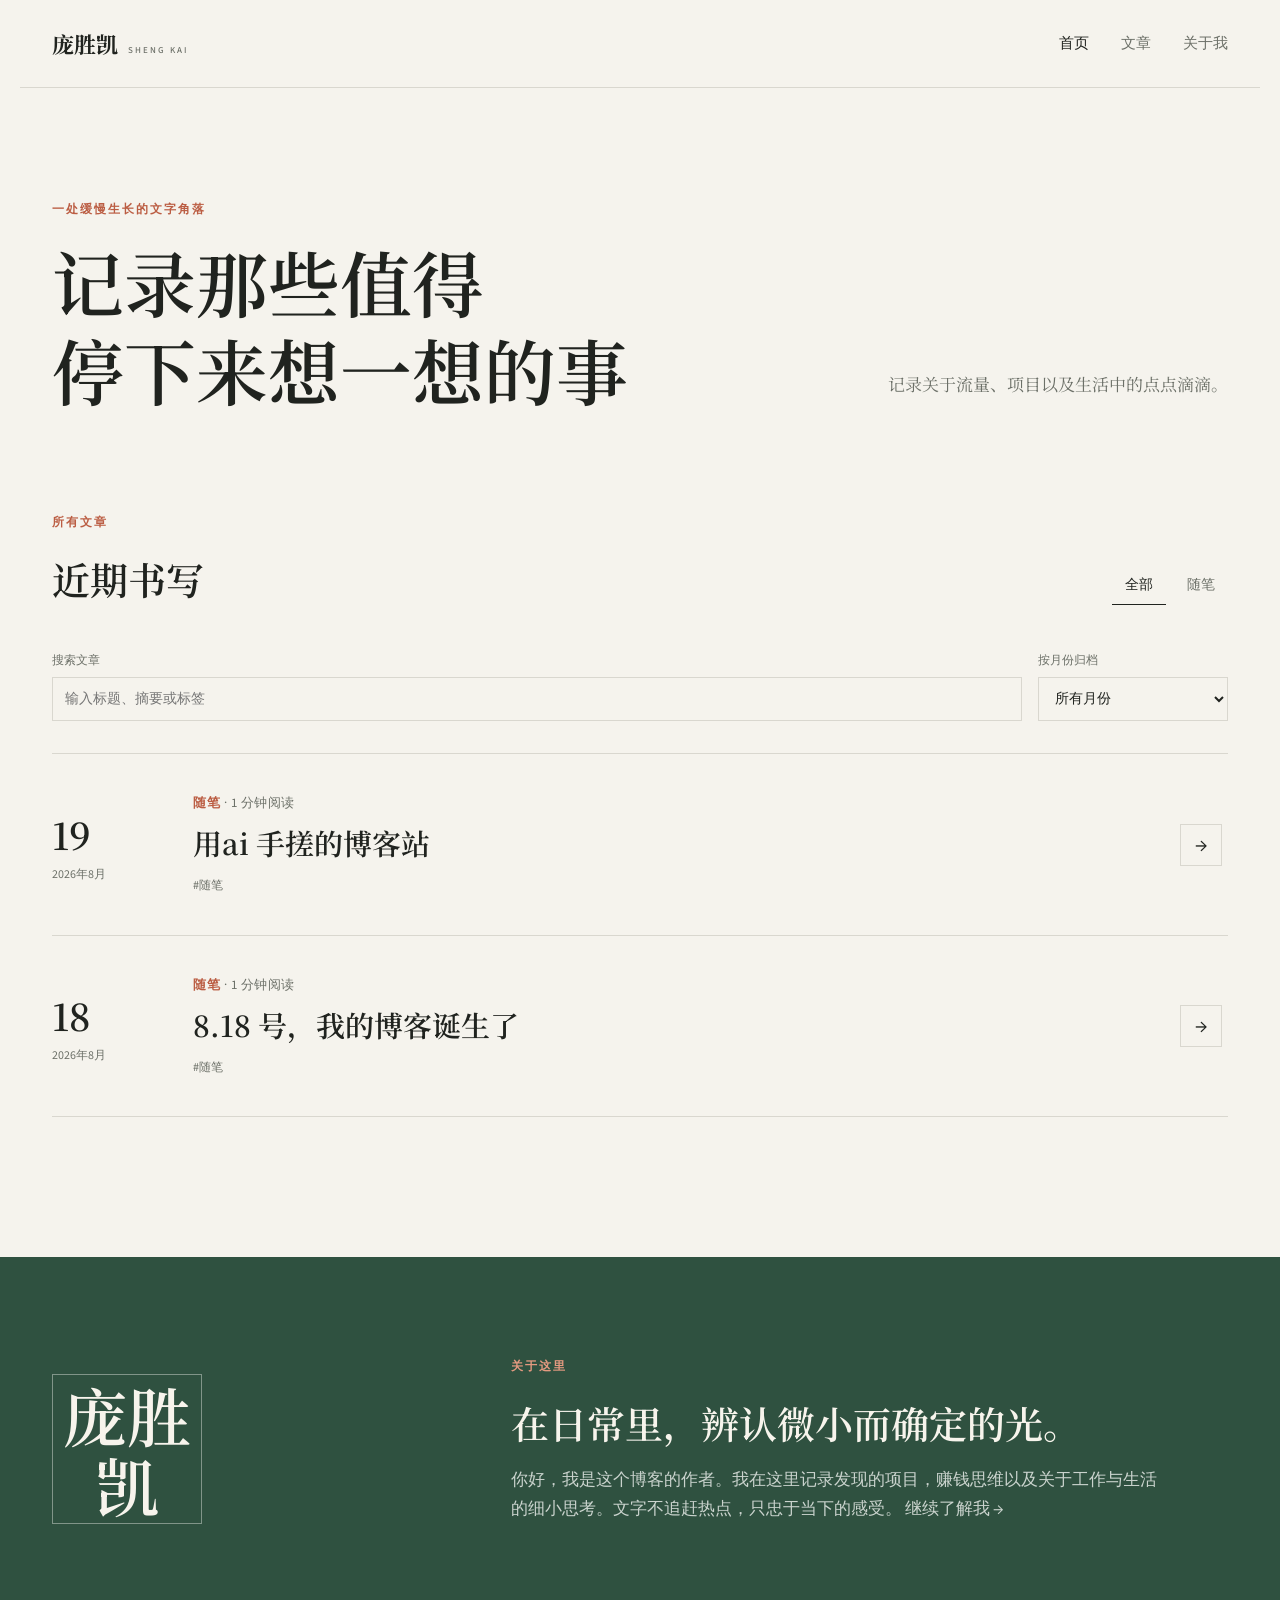
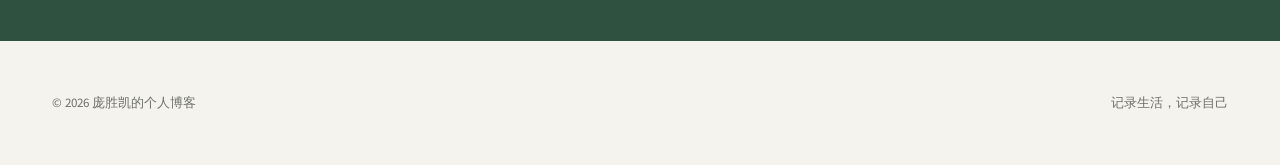
==== index.html @ b888f0d3 "Bust navigation cache and unify mobile alignment" ====
<!doctype html>
<html lang="zh-CN">
<head>
  <meta charset="UTF-8">
  <meta name="viewport" content="width=device-width, initial-scale=1.0">
  <meta name="description" content="庞胜凯的个人博客，记录关于流量、项目以及生活中的点点滴滴。">
  <meta name="author" content="庞胜凯">
  <meta name="robots" content="index,follow,max-image-preview:large">
  <meta property="og:type" content="website"><meta property="og:locale" content="zh_CN"><meta property="og:site_name" content="庞胜凯的个人博客">
  <meta property="og:title" content="庞胜凯 · 个人博客"><meta property="og:description" content="记录关于流量、项目以及生活中的点点滴滴。">
  <meta property="og:image" content="assets/images/walk.jpg"><meta name="twitter:card" content="summary_large_image">
  <meta name="theme-color" content="#f5f3ed">
  <title>庞胜凯 · 个人博客</title>
  <link rel="preconnect" href="https://fonts.googleapis.com">
  <link rel="preconnect" href="https://fonts.gstatic.com" crossorigin>
  <link href="https://fonts.googleapis.com/css2?family=Noto+Serif+SC:wght@500;600;700&family=Source+Sans+3:wght@400;500;600&display=swap" rel="stylesheet">
  <link rel="stylesheet" href="assets/styles.css?v=6">
  <link rel="stylesheet" href="assets/list.css">
  <link rel="stylesheet" href="assets/mobile.css?v=6">
  <link rel="alternate" type="application/rss+xml" title="庞胜凯的个人博客 RSS" href="feed.xml">
  <script src="assets/generated-posts.js" defer></script><script src="assets/posts.js?v=2" defer></script>
  <script src="assets/site-config.js?v=6" defer></script><script src="assets/settings.js?v=6" defer></script>
  <script src="assets/app.js?v=4" defer></script>
</head>
<body>
  <header class="site-header">
    <a class="brand" href="index.html" aria-label="庞胜凯的个人博客首页">庞胜凯<span>SHENG KAI</span></a>
    <nav aria-label="主导航">
      <a class="active" data-nav-home href="index.html">首页</a>
      <a data-nav-articles href="#articles">文章</a>
      <a data-nav-about href="about.html">关于我</a>
    </nav>
  </header>

  <main>
    <section class="intro">
      <p class="eyebrow">一处缓慢生长的文字角落</p>
      <h1>记录那些值得<br>停下来想一想的事</h1>
      <p class="intro-copy">关于生活、阅读与创造。每隔一阵子，写下一点真实的观察。</p>
    </section>

    <section class="featured" id="featured" aria-label="精选文章"></section>

    <section class="archive" id="articles">
      <div class="section-heading">
        <div>
          <p class="eyebrow">所有文章</p>
          <h2>近期书写</h2>
        </div>
        <div class="filters" id="filters" aria-label="文章分类"></div>
      </div>
      <div class="article-tools">
        <label><span>搜索文章</span><input id="article-search" type="search" placeholder="输入标题、摘要或标签" autocomplete="off"></label>
        <label><span>按月份归档</span><select id="archive-filter"></select></label>
      </div>
      <div class="article-grid" id="article-grid"></div>
      <p class="empty-state" id="empty-state" hidden>这个分类里还没有文章。</p>
    </section>

    <section class="about" id="about">
      <div class="about-mark">知<br>微</div>
      <div>
        <p class="eyebrow">关于这里</p>
        <h2>在日常里，辨认微小而确定的光。</h2>
        <p>你好，我是这个博客的作者。我在这里记录读过的书、走过的路，以及关于工作与生活的细小思考。文字不追赶热点，只忠于当下的感受。 <a class="about-more" href="about.html">继续了解我 →</a></p>
      </div>
    </section>
  </main>

  <section class="friend-links" data-friend-links hidden><div><p class="eyebrow" data-friend-links-title>友情链接</p><nav data-friend-links-list aria-label="友情链接"></nav></div></section>
  <footer>
    <p>© <span id="year"></span> 庞胜凯的个人博客</p>
    <p>愿每一次阅读，都有一点回响。</p>
  </footer>
  <script src="assets/friend-links-config.js?v=1"></script><script type="application/ld+json">{"@context":"https://schema.org","@type":"WebSite","name":"庞胜凯的个人博客","description":"记录关于流量、项目以及生活中的点点滴滴","inLanguage":"zh-CN"}</script>
</body>
</html>
---- assets/styles.css ----
:root {
  --paper: #f5f3ed;
  --ink: #20231f;
  --muted: #6c7068;
  --line: #d9d7cf;
  --green: #2e5944;
  --coral: #bb5d43;
  --white: #fff;
  --serif: "Noto Serif SC", serif;
  --sans: "Source Sans 3", "PingFang SC", sans-serif;
}
* {
  box-sizing: border-box;
}
html {
  scroll-behavior: smooth;
}
body {
  margin: 0;
  background: var(--paper);
  color: var(--ink);
  font-family: var(--sans);
  font-size: 17px;
  line-height: 1.7;
}
a {
  color: inherit;
  text-decoration: none;
}
img {
  display: block;
  width: 100%;
  height: 100%;
  object-fit: cover;
}
.site-header {
  height: 88px;
  max-width: 1240px;
  margin: auto;
  padding: 0 32px;
  display: flex;
  align-items: center;
  justify-content: space-between;
  border-bottom: 1px solid var(--line);
}
.brand {
  font: 700 22px var(--serif);
  display: flex;
  align-items: baseline;
  gap: 10px;
}
.brand span {
  font: 500 9px var(--sans);
  letter-spacing: 2px;
  color: var(--muted);
}
nav {
  display: flex;
  align-items: center;
  gap: 32px;
  font-size: 15px;
}
nav a {
  color: var(--muted);
}
nav a:hover,
nav a.active {
  color: var(--ink);
}
.write-link {
  border-bottom: 1px solid var(--ink);
  padding-bottom: 2px;
}
.intro {
  max-width: 1240px;
  margin: auto;
  padding: 112px 32px 90px;
  display: grid;
  grid-template-columns: 1fr 1fr;
  align-items: end;
}
.eyebrow {
  text-transform: uppercase;
  color: var(--coral);
  font-size: 12px;
  font-weight: 600;
  letter-spacing: 2px;
  margin: 0 0 18px;
}
.intro .eyebrow {
  grid-column: 1/-1;
}
.intro h1 {
  font: 600 clamp(45px, 5.6vw, 78px) / 1.22 var(--serif);
  letter-spacing: 0;
  margin: 0;
}
.intro-copy {
  max-width: 400px;
  margin: 0 0 12px auto;
  color: var(--muted);
  font-family: var(--serif);
  line-height: 2;
}
.featured {
  max-width: 1240px;
  margin: 0 auto 140px;
  padding: 0 32px;
  display: grid;
  grid-template-columns: 1.5fr 1fr;
  gap: 0;
  align-items: center;
}
.featured-image {
  height: 540px;
  overflow: hidden;
}
.featured-copy {
  background: #e7e3da;
  padding: 62px 54px;
  margin-left: -48px;
  position: relative;
}
.post-meta {
  font-size: 13px;
  color: var(--muted);
  letter-spacing: 0.5px;
}
.post-meta span {
  color: var(--coral);
  font-weight: 600;
}
.featured h2 {
  font: 600 39px/1.35 var(--serif);
  margin: 16px 0;
}
.featured-copy > p:not(.post-meta),
.card-body > p {
  color: var(--muted);
}
.read-more {
  display: inline-flex;
  gap: 14px;
  margin-top: 18px;
  font-size: 14px;
  font-weight: 600;
  border-bottom: 1px solid var(--ink);
}
.archive {
  max-width: 1240px;
  margin: auto;
  padding: 0 32px 140px;
}
.section-heading {
  display: flex;
  justify-content: space-between;
  align-items: end;
  margin-bottom: 46px;
}
.section-heading h2,
.about h2 {
  font: 600 38px/1.4 var(--serif);
  margin: 0;
}
.filters {
  display: flex;
  gap: 8px;
  flex-wrap: wrap;
}
.filters button,
.format-bar button,
button {
  font: inherit;
  color: inherit;
  background: transparent;
  border: 0;
  cursor: pointer;
}
.filters button {
  padding: 6px 13px;
  color: var(--muted);
  font-size: 14px;
  border-bottom: 1px solid transparent;
}
.filters button.active {
  color: var(--ink);
  border-color: var(--ink);
}
.article-grid {
  display: grid;
  grid-template-columns: repeat(2, 1fr);
  gap: 58px 32px;
}
.card-image {
  height: 340px;
  overflow: hidden;
}
.card-image img,
.featured-image img {
  transition: transform 0.6s ease;
}
.card-image:hover img,
.featured-image:hover img {
  transform: scale(1.025);
}
.card-body {
  padding-top: 22px;
}
.card-body h3 {
  font: 600 27px/1.45 var(--serif);
  margin: 10px 0;
}
.card-body p {
  margin: 0;
}
.empty-state {
  text-align: center;
  color: var(--muted);
  padding: 80px;
}
.about {
  background: #2f5140;
  color: #f7f4ec;
  padding: 100px max(32px, calc((100vw - 1176px) / 2));
  display: grid;
  grid-template-columns: 1fr 2fr;
  gap: 100px;
  align-items: center;
}
.about-mark {
  font: 600 64px/1.1 var(--serif);
  width: 150px;
  height: 150px;
  border: 1px solid #819589;
  display: grid;
  place-content: center;
  text-align: center;
}
.about .eyebrow {
  color: #e49a80;
}
.about h2 {
  max-width: 680px;
}
.about p:last-child {
  max-width: 660px;
  color: #cad3cd;
}
footer {
  max-width: 1240px;
  margin: auto;
  padding: 38px 32px;
  display: flex;
  justify-content: space-between;
  color: var(--muted);
  font-size: 13px;
}
.reading-progress {
  position: fixed;
  z-index: 20;
  top: 0;
  left: 0;
  height: 3px;
  background: var(--coral);
  width: 0;
}
.article-hero {
  max-width: 900px;
  margin: 0 auto;
  padding: 72px 32px 36px;
  text-align: center;
}
.article-hero h1 {
  font: 600 clamp(42px, 6vw, 68px) / 1.3 var(--serif);
  letter-spacing: 0;
  margin: 0 0 18px;
}
.article-hero > p {
  max-width: 600px;
  margin: 0 auto;
  color: var(--muted);
  font-family: var(--serif);
}
.article-cover {
  max-width: 1180px;
  height: min(64vw, 650px);
  margin: auto;
  padding: 0 32px;
}
.article-layout {
  max-width: 940px;
  margin: 38px auto 80px;
  display: grid;
  grid-template-columns: 100px 1fr;
  padding: 0 32px;
}
.article-layout aside {
  font-size: 11px;
  color: var(--muted);
  text-transform: uppercase;
  letter-spacing: 1px;
  display: flex;
  flex-direction: column;
  align-items: flex-start;
  gap: 10px;
  padding-top: 8px;
}
.article-layout aside button {
  width: 34px;
  height: 34px;
  border: 1px solid var(--line);
  font-size: 20px;
}
.prose {
  font: 500 18px/2 var(--serif);
  min-width: 0;
}
.prose .lead {
  font-size: 23px;
  line-height: 1.8;
  color: #42463f;
}
.prose h1 {
  font: 600 38px/1.4 var(--serif);
}
.prose h2 {
  font: 600 30px/1.5 var(--serif);
  margin: 2.2em 0 0.7em;
}
.prose h3 {
  font: 600 23px/1.5 var(--serif);
}
.prose p {
  margin: 1.35em 0;
}
.prose blockquote {
  margin: 2.3em 0;
  padding: 22px 30px;
  border-left: 3px solid var(--coral);
  background: #ebe8e0;
  font-size: 21px;
}
.prose figure {
  margin: 2.5em -70px;
}
.prose figure img {
  height: auto;
  max-height: 600px;
}
.prose figcaption {
  text-align: center;
  color: var(--muted);
  font: 13px var(--sans);
  margin-top: 10px;
}
.article-end {
  max-width: 740px;
  margin: 0 auto 100px;
  padding: 40px 32px;
  border-top: 1px solid var(--line);
  justify-content: space-between;
}
.article-end p {
  font-family: var(--serif);
}
.editor-page {
  height: 100vh;
  overflow: hidden;
}
.primary-button {
  background: var(--green);
  color: #fff !important;
  padding: 9px 18px;
  border: 0;
  font-size: 14px;
}
.editor-shell {
  height: calc(100vh - 88px);
  display: grid;
  grid-template-columns: 1fr 1fr;
}
.editor-fields,
.preview-pane {
  padding: 36px 6vw;
  overflow: auto;
}
.editor-fields {
  background: #ebe8e0;
}
.preview-pane {
  background: #faf9f6;
}
.editor-toolbar {
  display: flex;
  justify-content: space-between;
}
.editor-toolbar span {
  font-size: 12px;
  color: var(--muted);
}
input,
textarea {
  border: 0;
  border-bottom: 1px solid var(--line);
  background: transparent;
  color: var(--ink);
  font: inherit;
  border-radius: 0;
  outline: none;
}
.title-input {
  width: 100%;
  font: 600 38px/1.4 var(--serif);
  padding: 10px 0 22px;
}
.meta-fields {
  display: grid;
  grid-template-columns: 1fr 2fr;
  gap: 20px;
  margin: 20px 0;
}
.meta-fields input,
.cover-control input {
  width: 100%;
  padding: 10px 0;
}
.cover-control {
  display: block;
  font-size: 12px;
  color: var(--muted);
}
.format-bar {
  display: flex;
  gap: 4px;
  border-block: 1px solid var(--line);
  padding: 8px 0;
  margin-top: 24px;
}
.format-bar button {
  min-width: 36px;
  height: 34px;
}
.format-bar button:hover {
  background: #dedad0;
}
textarea {
  display: block;
  width: 100%;
  height: 55vh;
  resize: none;
  border: 0;
  padding: 24px 0;
  line-height: 1.8;
}
.preview-pane > .eyebrow {
  position: sticky;
  top: 0;
}
.preview-pane .prose {
  max-width: 700px;
  margin: auto;
}
dialog {
  max-width: 520px;
  padding: 42px;
  border: 0;
  background: #faf9f6;
  box-shadow: 0 24px 80px #1f272044;
}
dialog::backdrop {
  background: #20231f99;
}
.dialog-close {
  position: absolute;
  right: 16px;
  top: 12px;
  font-size: 25px;
}
.dialog-actions {
  display: flex;
  gap: 12px;
  margin-top: 28px;
}
.dialog-actions button:not(.primary-button) {
  border: 1px solid var(--line);
  padding: 9px 18px;
}
@media (max-width: 760px) {
  .site-header {
    height: 72px;
    padding: 0 20px;
  }
  .site-header nav {
    gap: 18px;
  }
  .intro {
    padding: 75px 20px 65px;
    display: block;
  }
  .intro h1 {
    font-size: 42px;
  }
  .intro-copy {
    margin: 28px 0 0;
  }
  .featured {
    padding: 0 20px;
    margin-bottom: 90px;
    display: block;
  }
  .featured-image {
    height: 400px;
  }
  .featured-copy {
    margin: -40px 16px 0;
    padding: 34px 28px;
  }
  .featured h2 {
    font-size: 28px;
  }
  .archive {
    padding: 0 20px 90px;
  }
  .section-heading {
    display: block;
  }
  .filters {
    margin-top: 20px;
  }
  .article-grid {
    grid-template-columns: 1fr;
  }
  .card-image {
    height: 330px;
  }
  .about {
    padding: 70px 24px;
    grid-template-columns: 1fr;
    gap: 35px;
  }
  .about-mark {
    width: 100px;
    height: 100px;
    font-size: 42px;
  }
  .article-hero {
    padding: 48px 22px 26px;
  }
  .article-hero h1 {
    font-size: 39px;
  }
  .article-cover {
    height: 60vh;
    padding: 0;
  }
  .article-layout {
    display: block;
    margin: 30px auto 50px;
    padding: 0 22px;
  }
  .article-layout aside {
    display: none;
  }
  .prose figure {
    margin: 2.2em 0;
  }
  .editor-page {
    height: auto;
    overflow: auto;
  }
  .editor-shell {
    height: auto;
    grid-template-columns: 1fr;
  }
  .editor-fields,
  .preview-pane {
    padding: 30px 22px;
  }
  .preview-pane {
    min-height: 700px;
  }
  .title-input {
    font-size: 30px;
  }
  footer {
    padding: 30px 20px;
  }
  .dialog-actions {
    flex-direction: column;
  }
}
.friend-links {
  border-top: 1px solid var(--line);
}
.friend-links > div {
  max-width: 1240px;
  margin: auto;
  padding: 34px 32px 28px;
}
.friend-links .eyebrow {
  margin-bottom: 12px;
}
.friend-links nav {
  gap: 10px 26px;
  flex-wrap: wrap;
}
.friend-links nav a {
  font-size: 14px;
  color: var(--muted);
  border-bottom: 1px solid transparent;
}
.friend-links nav a:hover {
  color: var(--ink);
  border-color: var(--ink);
}
@media (max-width: 760px) {
  .friend-links > div {
    padding: 28px 20px 22px;
  }
  .friend-links nav {
    gap: 8px 20px;
  }
}
.article-reactions {
  max-width: 800px;
  margin: 0 auto 100px;
  padding: 0 32px;
}
.article-action-row {
  display: flex;
  justify-content: center;
  gap: 12px;
}
.article-like,
.article-share {
  margin: 0 0 8px;
  min-width: 190px;
  height: 48px;
  border: 1px solid var(--line);
  display: flex;
  align-items: center;
  justify-content: center;
  gap: 9px;
}
.article-like svg,
.article-share svg {
  width: 18px;
}
.article-like.liked {
  color: var(--coral);
  border-color: var(--coral);
}
.article-like:disabled,
.comment-like:disabled {
  cursor: default;
}
.share-message {
  height: 24px;
  margin: 0 0 48px;
  text-align: center;
  color: var(--muted);
  font-size: 13px;
}
.comments > header {
  text-align: center;
  margin-bottom: 36px;
}
.comments > header h2 {
  font: 600 34px/1.4 var(--serif);
  margin: 0;
}
.comments form {
  background: #ebe8e0;
  padding: 30px;
  margin-bottom: 45px;
}
.comments form > label {
  display: grid;
  gap: 7px;
  margin-bottom: 22px;
  color: var(--muted);
  font-size: 13px;
}
.comments form input,
.comments form textarea {
  background: #f7f5ef;
  padding: 12px;
  border: 1px solid var(--line);
  width: 100%;
}
.comments form textarea {
  height: 120px;
  resize: vertical;
}
.comments form > div {
  display: flex;
  align-items: center;
  justify-content: space-between;
  gap: 20px;
}
.comments form > div p {
  margin: 0;
  color: var(--muted);
  font-size: 13px;
}
.comment-submit {
  background: var(--green);
  color: #fff;
  padding: 10px 20px;
}
.comment-submit:disabled {
  opacity: 0.55;
}
.comment-list {
  border-top: 1px solid var(--line);
}
.comment-item {
  padding: 28px 0;
  border-bottom: 1px solid var(--line);
}
.comment-item > div {
  display: flex;
  align-items: center;
  gap: 14px;
}
.comment-item time {
  font-size: 12px;
  color: var(--muted);
}
.comment-item > p {
  white-space: pre-wrap;
  margin: 12px 0 16px;
}
.comment-like {
  font-size: 13px;
  color: var(--muted);
  padding: 0;
  border-bottom: 1px solid transparent;
}
.comment-like:not(:disabled):hover {
  color: var(--coral);
  border-color: var(--coral);
}
.comment-empty {
  text-align: center;
  color: var(--muted);
  padding: 42px 0;
}
@media (max-width: 760px) {
  .article-reactions {
    padding: 0 20px;
    margin-bottom: 70px;
  }
  .article-action-row {
    display: grid;
    grid-template-columns: 1fr 1fr;
  }
  .article-like,
  .article-share {
    min-width: 0;
    width: 100%;
    padding: 0 10px;
  }
  .share-message {
    margin-bottom: 38px;
  }
  .comments form {
    padding: 22px 18px;
  }
  .comments form > div {
    align-items: flex-start;
    flex-direction: column;
  }
  .comments > header h2 {
    font-size: 29px;
  }
}
---- assets/list.css ----
.brand-image{width:auto;height:40px;max-width:180px;object-fit:contain}.intro{padding-bottom:100px}.archive{padding-top:0}.article-grid{display:block}.post-card{display:grid;grid-template-columns:105px 1fr 48px;gap:36px;align-items:center;padding:38px 0;border-top:1px solid var(--line)}.post-card:last-child{border-bottom:1px solid var(--line)}.card-date{display:flex;flex-direction:column;color:var(--muted);line-height:1.2}.card-date strong{font:600 37px var(--serif);color:var(--ink)}.card-date span{margin-top:7px;font-size:12px}.card-body{padding:0}.card-body h3{font-size:29px;margin:8px 0}.card-body>p:last-child{max-width:700px}.list-arrow{width:42px;height:42px;border:1px solid var(--line);display:grid;place-items:center;font-size:20px;transition:.2s}.post-card:hover .list-arrow{background:var(--green);border-color:var(--green);color:white;transform:translateX(3px)}.article-stats{display:flex;justify-content:center;gap:22px;margin-top:30px;color:var(--muted);font-size:13px}.article-stats span{display:inline-flex;align-items:center;gap:6px}.article-stats svg{width:16px;height:16px;stroke-width:1.7}.article-stats b{font-weight:500;color:var(--ink)}
.article-tools{display:grid;grid-template-columns:minmax(0,1fr) 190px;gap:16px;margin-bottom:32px}.article-tools label{display:grid;gap:6px;color:var(--muted);font-size:12px}.article-tools input,.article-tools select{width:100%;height:44px;padding:0 12px;border:1px solid var(--line);background:transparent;color:var(--ink);font:14px var(--sans);border-radius:0}.post-tags{display:flex;gap:10px;margin-top:12px;color:var(--muted);font-size:12px}.comment-trap{position:absolute!important;left:-10000px!important;width:1px!important;height:1px!important;overflow:hidden!important}
@media(max-width:760px){.intro{padding-bottom:75px}.article-tools{grid-template-columns:1fr;margin-bottom:24px}.post-card{grid-template-columns:56px 1fr;gap:18px;padding:28px 0}.card-date strong{font-size:26px}.card-body h3{font-size:23px;margin:5px 0}.card-body>p:last-child{font-size:15px}.list-arrow{display:none}.article-stats{gap:9px;flex-wrap:wrap;margin-top:24px}.article-stats span:not(:last-child)::after{content:"";width:2px;height:2px;background:var(--muted);margin-left:3px}.brand-image{height:34px;max-width:130px}}
---- assets/mobile.css ----
@media (max-width: 760px) {
  .site-header {
    padding-left: max(16px, env(safe-area-inset-left));
    padding-right: max(16px, env(safe-area-inset-right));
    gap: 12px;
  }
  .site-header nav {
    gap: 12px;
    font-size: 13px;
    white-space: nowrap;
  }
  .site-header nav a,
  .site-header nav button {
    min-height: 44px;
    min-width: 36px;
    padding-inline: 6px;
    display: inline-flex;
    align-items: center;
    justify-content: center;
  }
  .brand {
    flex-shrink: 0;
    font-size: 20px;
    min-height: 44px;
    align-items: center;
  }
  .brand span {
    display: none;
  }
  .intro,
  .archive,
  .article-layout,
  .editor-fields,
  .preview-pane {
    padding-left: max(20px, env(safe-area-inset-left));
    padding-right: max(20px, env(safe-area-inset-right));
  }
  .filters {
    gap: 2px;
  }
  .filters button {
    min-height: 44px;
    padding: 7px 12px;
  }
  .article-cover {
    height: min(68vw, 320px);
  }
  .article-hero {
    padding: 48px 20px 26px;
  }
  .article-hero > p:last-of-type {
    line-height: 1.8;
  }
  .article-stats span {
    min-height: 28px;
  }
  .prose {
    font-size: 17px;
    line-height: 1.95;
    overflow-wrap: anywhere;
  }
  .prose h2 {
    font-size: 26px;
  }
  .prose h3 {
    font-size: 21px;
  }
  .prose blockquote {
    margin: 2em 0;
    padding: 18px 20px;
    font-size: 18px;
  }
  .about-hero figure {
    height: auto;
    aspect-ratio: auto;
  }
  .format-bar {
    overflow-x: auto;
    scrollbar-width: none;
  }
  .format-bar::-webkit-scrollbar {
    display: none;
  }
  .format-bar button {
    min-width: 44px;
    height: 44px;
  }
  .primary-button {
    min-height: 44px;
    padding: 9px 14px;
  }
  .meta-fields {
    grid-template-columns: 1fr;
    gap: 8px;
  }
  .meta-fields input,
  .cover-control input {
    min-height: 44px;
  }
  dialog {
    width: calc(100vw - 32px);
    max-width: 520px;
    padding: 34px 24px;
  }
  .dialog-close {
    width: 44px;
    height: 44px;
    right: 4px;
    top: 4px;
  }
  footer {
    gap: 16px;
    padding-bottom: max(30px, env(safe-area-inset-bottom));
    flex-wrap: wrap;
  }
}
@media (max-width: 360px) {
  .site-header {
    gap: 6px;
  }
  .site-header nav {
    gap: 2px;
    font-size: 12px;
  }
  .site-header nav a,
  .site-header nav button {
    padding-inline: 4px;
    min-width: 34px;
  }
  .brand {
    font-size: 18px;
  }
  .intro h1,
  .about-hero h1 {
    font-size: 36px;
  }
  .article-hero h1 {
    font-size: 34px;
  }
  .intro {
    padding-top: 62px;
  }
  .section-heading h2,
  .about h2 {
    font-size: 32px;
  }
  .post-card {
    grid-template-columns: 48px 1fr;
    gap: 14px;
  }
  .card-body h3 {
    font-size: 21px;
  }
  .card-body > p:last-child {
    font-size: 14px;
  }
  .article-stats {
    font-size: 12px;
  }
}
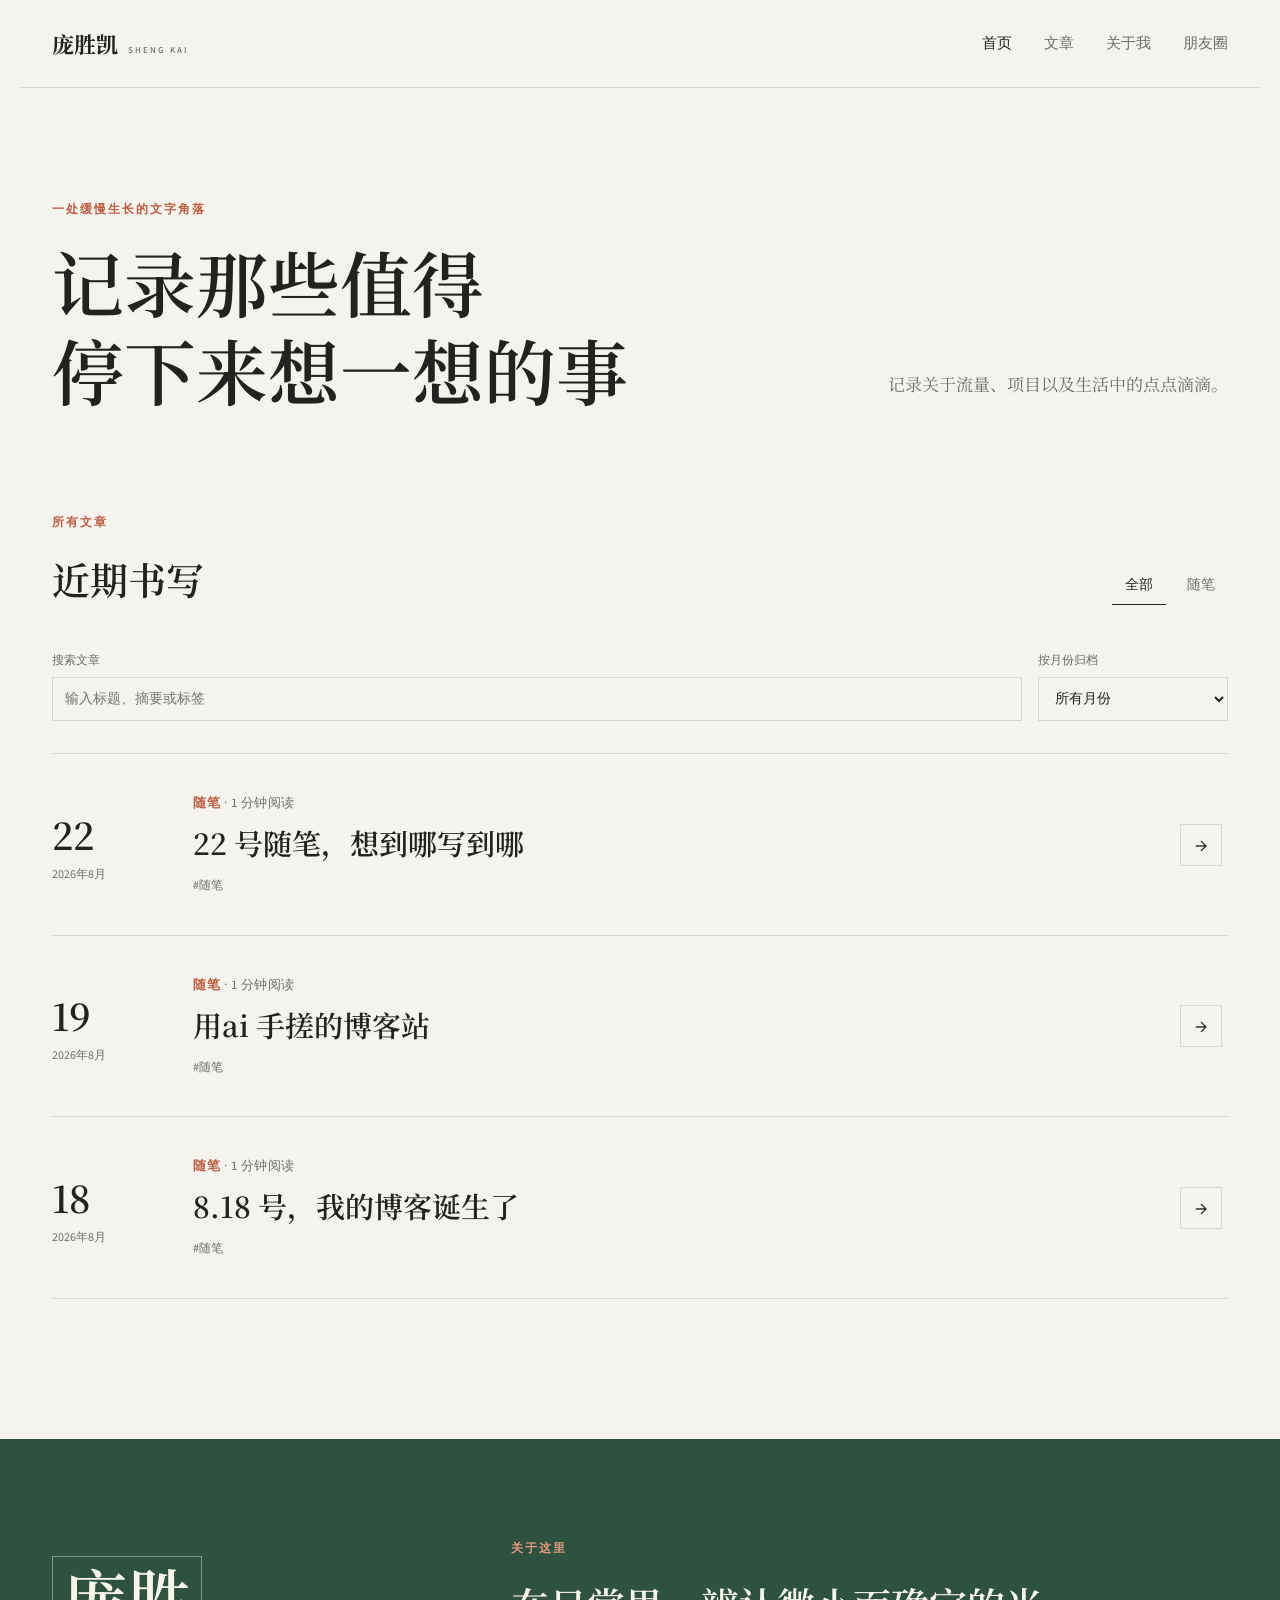
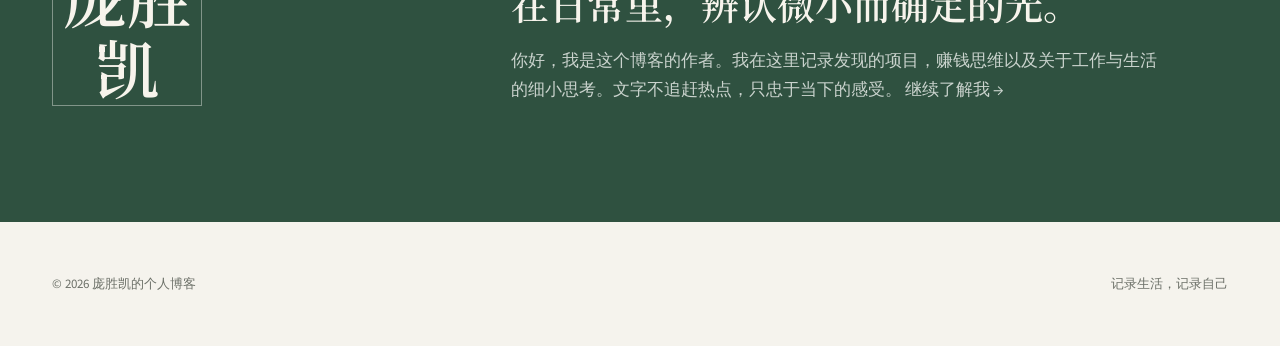
==== commit 45e34acd: "Add managed moments feed" ====
--- a/index.html
+++ b/index.html
@@ -10,16 +10,17 @@
   <meta property="og:title" content="庞胜凯 · 个人博客"><meta property="og:description" content="记录关于流量、项目以及生活中的点点滴滴。">
   <meta property="og:image" content="assets/images/walk.jpg"><meta name="twitter:card" content="summary_large_image">
   <meta name="theme-color" content="#f5f3ed">
+  <link rel="icon" type="image/svg+xml" href="/assets/favicon.svg?v=1">
   <title>庞胜凯 · 个人博客</title>
   <link rel="preconnect" href="https://fonts.googleapis.com">
   <link rel="preconnect" href="https://fonts.gstatic.com" crossorigin>
   <link href="https://fonts.googleapis.com/css2?family=Noto+Serif+SC:wght@500;600;700&family=Source+Sans+3:wght@400;500;600&display=swap" rel="stylesheet">
-  <link rel="stylesheet" href="assets/styles.css?v=6">
+  <link rel="stylesheet" href="assets/styles.css?v=8">
   <link rel="stylesheet" href="assets/list.css">
-  <link rel="stylesheet" href="assets/mobile.css?v=6">
+  <link rel="stylesheet" href="assets/mobile.css?v=8">
   <link rel="alternate" type="application/rss+xml" title="庞胜凯的个人博客 RSS" href="feed.xml">
   <script src="assets/generated-posts.js" defer></script><script src="assets/posts.js?v=2" defer></script>
-  <script src="assets/site-config.js?v=6" defer></script><script src="assets/settings.js?v=6" defer></script>
+  <script src="assets/site-config.js?v=8" defer></script><script src="assets/settings.js?v=8" defer></script>
   <script src="assets/app.js?v=4" defer></script>
 </head>
 <body>
@@ -29,6 +30,7 @@
       <a class="active" data-nav-home href="index.html">首页</a>
       <a data-nav-articles href="#articles">文章</a>
       <a data-nav-about href="about.html">关于我</a>
+      <a data-nav-moments href="moments.html">朋友圈</a>
     </nav>
   </header>
 
--- a/assets/styles.css
+++ b/assets/styles.css
@@ -288,10 +288,11 @@
   padding: 0 32px;
 }
 .article-layout {
-  max-width: 940px;
+  max-width: 1180px;
   margin: 38px auto 80px;
   display: grid;
-  grid-template-columns: 100px 1fr;
+  grid-template-columns: 80px minmax(0, 740px) minmax(180px, 230px);
+  gap: 30px;
   padding: 0 32px;
 }
 .article-layout aside {
@@ -310,6 +311,30 @@
   height: 34px;
   border: 1px solid var(--line);
   font-size: 20px;
+}
+.related-posts {
+  position: sticky;
+  top: 32px;
+  align-self: start;
+  display: grid;
+  gap: 0;
+  padding-left: 24px;
+  border-left: 1px solid var(--line);
+}
+.related-posts strong {
+  margin-bottom: 12px;
+  font: 600 15px/1.5 var(--serif);
+}
+.related-posts a {
+  padding: 10px 0;
+  border-bottom: 1px solid var(--line);
+  color: var(--muted);
+  font-size: 14px;
+  line-height: 1.55;
+}
+.related-posts a:hover,
+.related-posts a[aria-current="page"] {
+  color: var(--ink);
 }
 .prose {
   font: 500 18px/2 var(--serif);
@@ -561,6 +586,13 @@
   .article-layout aside {
     display: none;
   }
+  .related-posts {
+    position: static;
+    margin-top: 48px;
+    padding: 28px 0 0;
+    border-top: 1px solid var(--line);
+    border-left: 0;
+  }
   .prose figure {
     margin: 2.2em 0;
   }
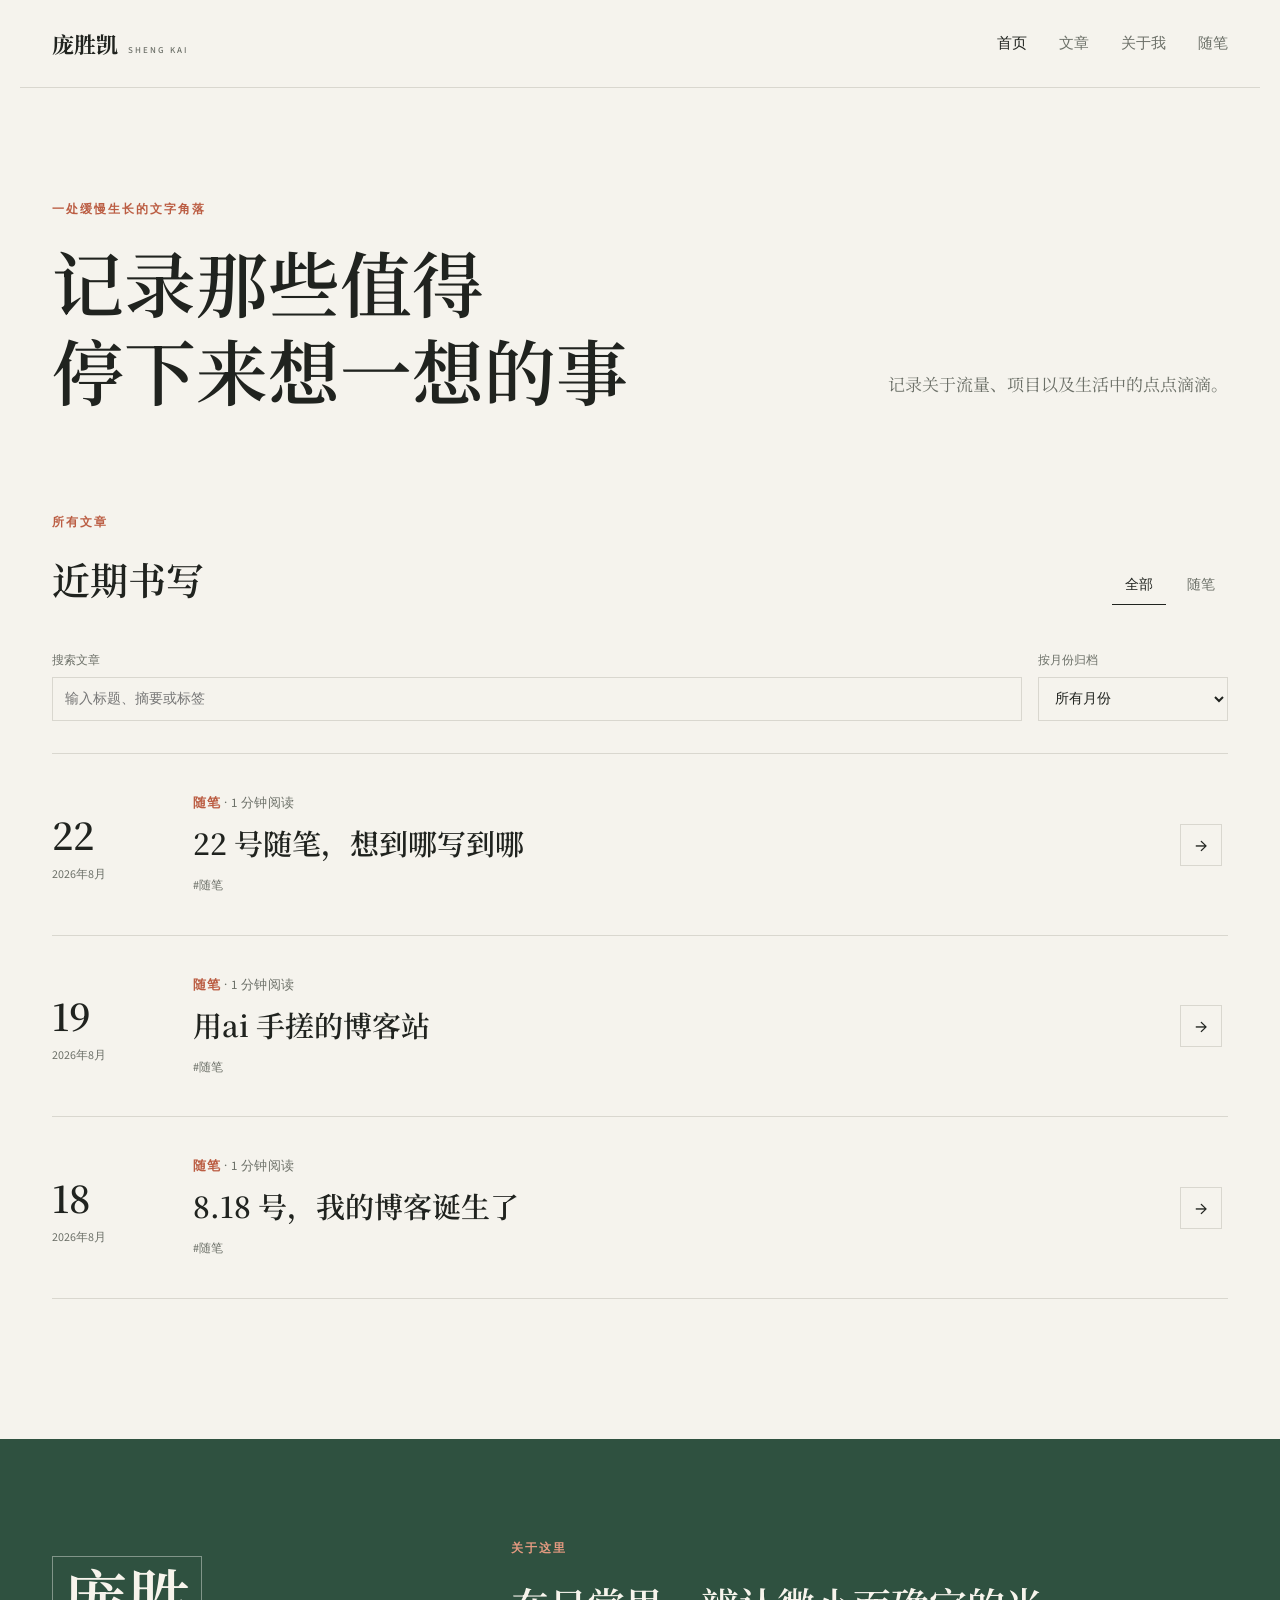
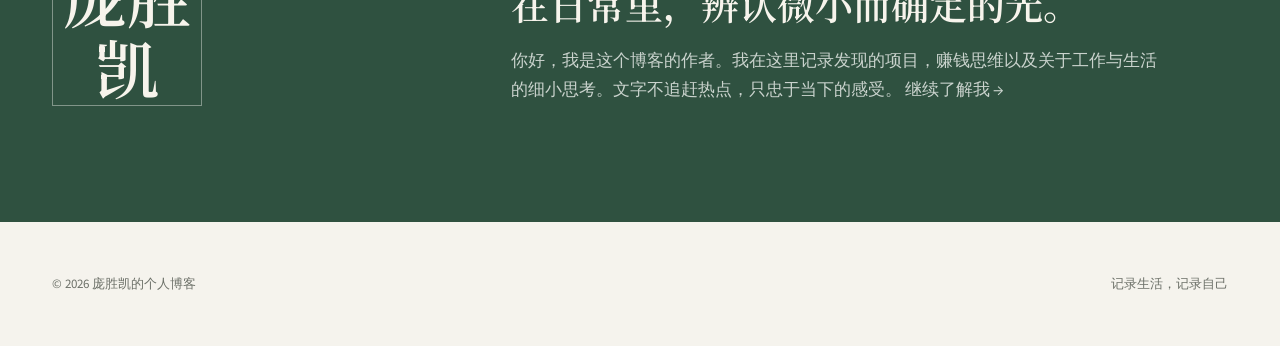
==== commit a5998d6e: "Rename moments section to essays" ====
--- a/index.html
+++ b/index.html
@@ -19,7 +19,7 @@
   <link rel="stylesheet" href="assets/list.css">
   <link rel="stylesheet" href="assets/mobile.css?v=8">
   <link rel="alternate" type="application/rss+xml" title="庞胜凯的个人博客 RSS" href="feed.xml">
-  <script src="assets/generated-posts.js" defer></script><script src="assets/posts.js?v=2" defer></script>
+  <script src="assets/generated-posts.js?v=2" defer></script><script src="assets/posts.js?v=2" defer></script>
   <script src="assets/site-config.js?v=8" defer></script><script src="assets/settings.js?v=8" defer></script>
   <script src="assets/app.js?v=4" defer></script>
 </head>
@@ -30,7 +30,7 @@
       <a class="active" data-nav-home href="index.html">首页</a>
       <a data-nav-articles href="#articles">文章</a>
       <a data-nav-about href="about.html">关于我</a>
-      <a data-nav-moments href="moments.html">朋友圈</a>
+      <a data-nav-moments href="moments.html">随笔</a>
     </nav>
   </header>
 
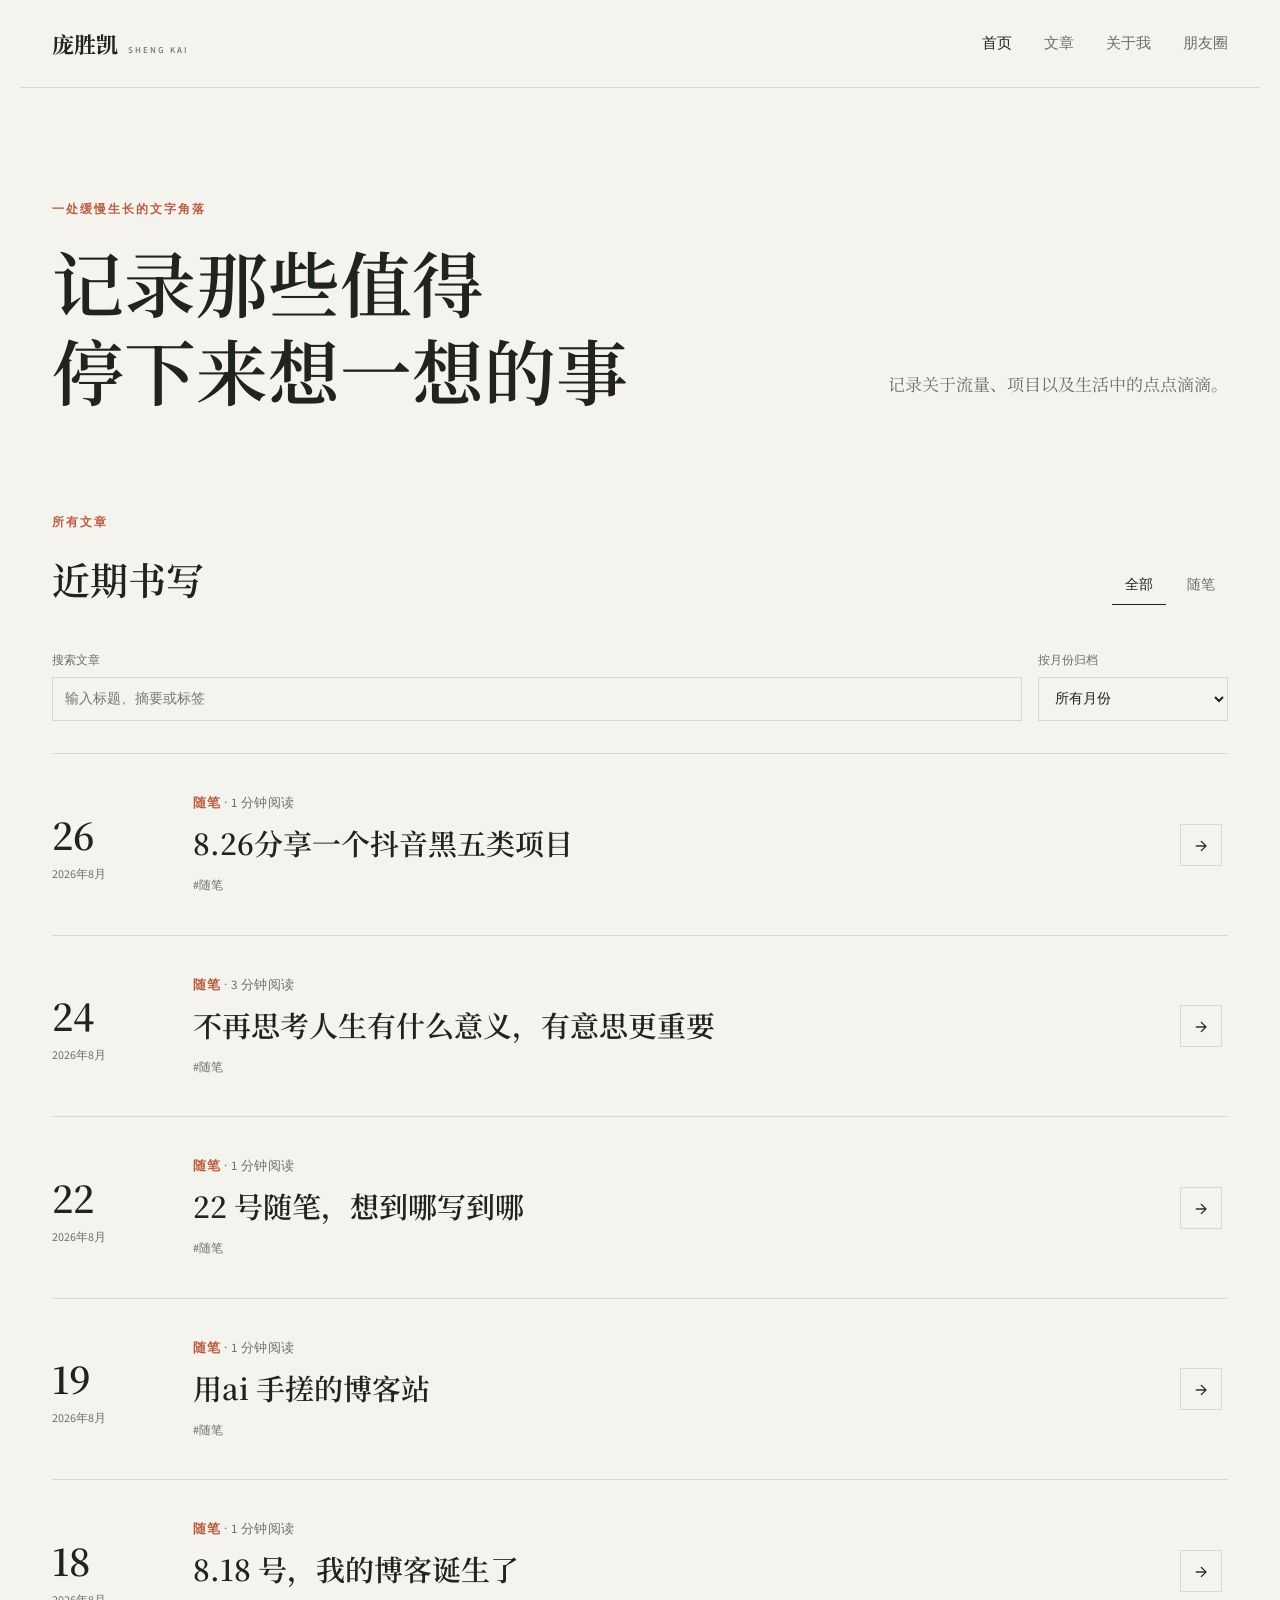
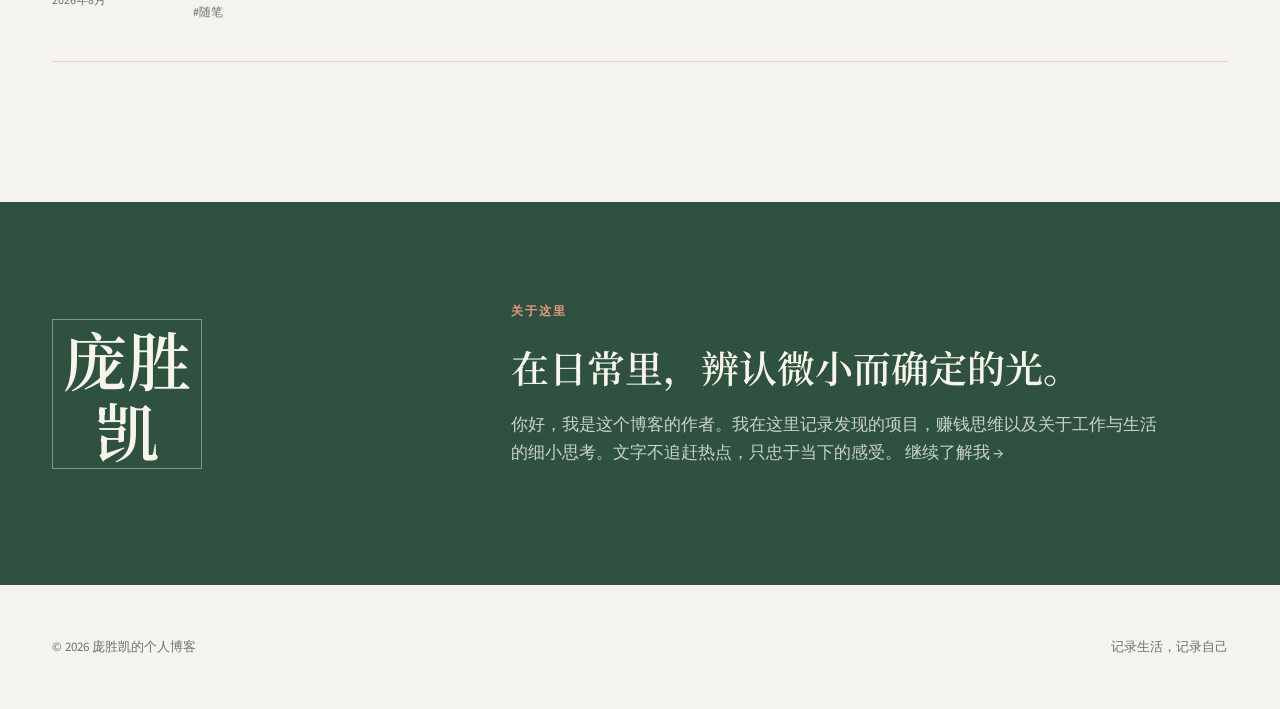
==== commit 932e7665: "Rename essays section back to moments" ====
--- a/index.html
+++ b/index.html
@@ -30,7 +30,7 @@
       <a class="active" data-nav-home href="index.html">首页</a>
       <a data-nav-articles href="#articles">文章</a>
       <a data-nav-about href="about.html">关于我</a>
-      <a data-nav-moments href="moments.html">随笔</a>
+      <a data-nav-moments href="moments.html">朋友圈</a>
     </nav>
   </header>
 
